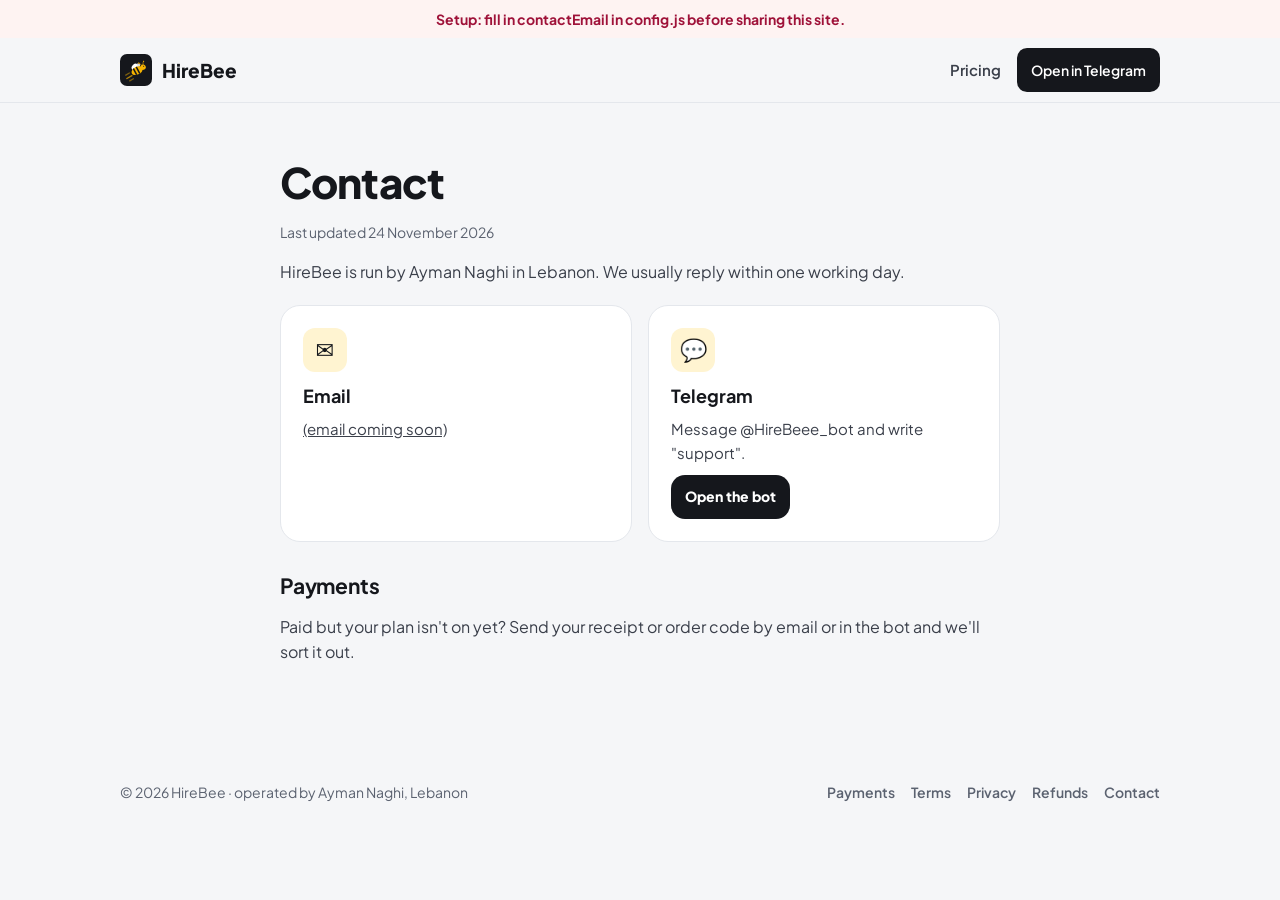
==== contact.html @ 0351684f "Add HireBee website files and designed README Co-Authored-By: Claude Opus 5.5 <noreply@anthropic.com" ====
<!DOCTYPE html>
<html lang="en">
<head>
<meta charset="utf-8">
<meta name="viewport" content="width=device-width, initial-scale=1">
<title>Contact · HireBee</title>
<link rel="icon" href="favicon.svg" type="image/svg+xml">
<link rel="icon" href="favicon-32.png" type="image/png" sizes="32x32">
<link rel="apple-touch-icon" href="apple-touch-icon.png">
<meta name="theme-color" content="#15171C">
<meta property="og:image" content="https://aymanaghi.github.io/hirebee/og-share.png">
<meta property="og:type" content="website">
<meta name="twitter:card" content="summary_large_image">
<link rel="preconnect" href="https://fonts.googleapis.com">
<link href="https://fonts.googleapis.com/css2?family=Plus+Jakarta+Sans:wght@400;600;700;800&display=swap" rel="stylesheet">
<link rel="stylesheet" href="style.css">
</head>
<body>
<a class="skip" href="#main">Skip to content</a>
<header class="top"><div class="wrap">
  <a class="brand" href="index.html"><img src="favicon.svg" alt="">HireBee</a>
  <nav class="links" aria-label="Main"><a href="index.html#pricing">Pricing</a><a class="btn ink small" data-bot="" href="#">Open<span class="long">&nbsp;in Telegram</span></a></nav>
</div></header>
<main id="main" class="doc">
<h1>Contact</h1>
<p class="meta">Last updated <span data-updated></span></p>

<p>HireBee is run by <span data-owner></span> in Lebanon. We usually reply within one working day.</p>
<div class="grid2" style="margin-top:20px">
<div class="card"><div class="icon">✉️</div><h3>Email</h3><p><a data-email href="#"></a></p></div>
<div class="card"><div class="icon">💬</div><h3>Telegram</h3><p>Message <span data-bot-name></span> and write "support".</p><p style="margin-top:10px"><a class="btn ink small" data-bot="" href="#">Open the bot</a></p></div>
<div class="card" data-phone-row><div class="icon">📞</div><h3>Phone / WhatsApp</h3><p><a data-phone href="#"></a></p></div>
</div>
<h2>Payments</h2>
<p>Paid but your plan isn't on yet? Send your receipt or order code by email or in the bot and we'll sort it out.</p>
</main>
<footer><div class="wrap">
  <div>© <span data-year>2026</span> HireBee · operated by <span data-owner></span>, Lebanon</div>
  <nav aria-label="Legal"><a href="pay.html">Payments</a><a href="terms.html">Terms</a><a href="privacy.html">Privacy</a><a href="refunds.html">Refunds</a><a href="contact.html">Contact</a></nav>
</div></footer>
<script src="config.js"></script>
<script src="site.js"></script>
</body>
</html>
---- style.css ----
[hidden] { display: none !important; }
:root {
  --bg: #F5F6F8; --card: #fff; --line: #E4E7EC; --text: #15171C; --muted: #5B6270; --soft: #3A3F4A;
  --yellow: #F5B301; --y-soft: #FFF4D1; --y-text: #6B4600; --green: #0B5E3C; --g-soft: #E3F4EC;
  --blue: #1F4FB0; --b-soft: #E8F0FE; --red: #9F1239; --ink: #15171C;
  --radius: 20px; --max: 1080px;
}
* { box-sizing: border-box; }
html { scroll-behavior: smooth; }
body { margin: 0; background: var(--bg); color: var(--text); font: 16px/1.6 'Plus Jakarta Sans', system-ui, -apple-system, 'Segoe UI', sans-serif; -webkit-font-smoothing: antialiased; }
a { color: inherit; }
img, svg { display: block; }
:focus-visible { outline: 3px solid var(--blue); outline-offset: 3px; border-radius: 6px; }
@media (prefers-reduced-motion: reduce) { html { scroll-behavior: auto; } * { transition: none !important; animation: none !important; } }
.wrap { max-width: var(--max); margin: 0 auto; padding: 0 20px; }
.skip { position: absolute; left: -999px; top: 8px; background: var(--ink); color: #fff; padding: 8px 14px; border-radius: 10px; z-index: 50; }
.skip:focus { left: 12px; }

/* header */
header.top { position: sticky; top: 0; z-index: 20; background: rgba(245, 246, 248, .92); backdrop-filter: blur(10px); border-bottom: 1px solid var(--line); }
header.top .wrap { display: flex; align-items: center; gap: 16px; height: 64px; }
.brand { display: flex; align-items: center; gap: 10px; font-weight: 800; font-size: 19px; text-decoration: none; }
.brand img { width: 32px; height: 32px; }
nav.links { margin-left: auto; display: flex; gap: 4px; align-items: center; }
nav.links a { text-decoration: none; font-weight: 600; font-size: 15px; color: var(--soft); padding: 10px 12px; border-radius: 10px; }
nav.links a:hover { background: #fff; color: var(--text); }
@media (max-width: 720px) { nav.links a.hide-sm { display: none; } }

/* buttons */
.btn { display: inline-flex; align-items: center; justify-content: center; gap: 8px; min-height: 48px; padding: 0 20px; border-radius: 14px; border: 0;
  font: inherit; font-weight: 800; font-size: 16px; text-decoration: none; cursor: pointer; transition: transform .08s, box-shadow .15s; }
.btn:active { transform: scale(.98); }
.btn.yellow { background: var(--yellow); color: #15171C; box-shadow: 0 6px 18px rgba(245, 179, 1, .35); }
.btn.ink { background: var(--ink); color: #fff; }
.btn.line { background: #fff; border: 1px solid var(--line); color: var(--text); }
.btn.small { min-height: 44px; font-size: 14px; padding: 0 14px; }
.btn { white-space: nowrap; }
header.top .btn { gap: 0; }
@media (max-width: 420px) { header.top .btn.small .long { display: none; } }
.btn[aria-disabled="true"] { opacity: .5; pointer-events: none; }

/* hero */
.hero { padding: 64px 0 40px; }
.hero .wrap { display: grid; grid-template-columns: 1.15fr .85fr; gap: 48px; align-items: center; }
@media (max-width: 880px) { .hero .wrap { grid-template-columns: 1fr; } .hero { padding-top: 36px; } }
.eyebrow { display: inline-flex; align-items: center; gap: 8px; background: var(--y-soft); color: var(--y-text); font-weight: 800; font-size: 13px; padding: 6px 12px; border-radius: 999px; }
h1 { font-size: clamp(34px, 5.4vw, 56px); line-height: 1.08; letter-spacing: -.02em; margin: 16px 0 16px; font-weight: 800; }
h1 em { font-style: normal; background: linear-gradient(transparent 62%, var(--yellow) 62%); }
.lead { font-size: 19px; color: var(--soft); max-width: 560px; margin: 0 0 26px; }
.ctas { display: flex; flex-wrap: wrap; gap: 12px; }
.trust { display: flex; flex-wrap: wrap; gap: 8px 18px; margin-top: 22px; color: var(--muted); font-size: 14px; font-weight: 600; }
.trust span::before { content: "✓ "; color: var(--green); font-weight: 800; }

/* phone mockup */
.phone { width: 300px; max-width: 100%; margin: 0 auto; background: #15171C; border-radius: 40px; padding: 12px; box-shadow: 0 30px 60px rgba(21, 23, 28, .25); }
.screen { background: var(--bg); border-radius: 30px; padding: 18px 14px; display: flex; flex-direction: column; gap: 10px; min-height: 520px; }
.mini { background: #fff; border: 1px solid var(--line); border-radius: 16px; padding: 12px; display: flex; gap: 10px; align-items: flex-start; font-size: 13px; }
.mini.live { border-left: 4px solid var(--yellow); }
.score { width: 42px; height: 42px; border-radius: 12px; display: flex; align-items: center; justify-content: center; font-weight: 800; flex: none; }
.score.hi { background: var(--g-soft); color: var(--green); }
.score.mid { background: var(--y-soft); color: var(--y-text); }
.mini b { display: block; font-size: 14px; line-height: 1.3; }
.mini small { color: var(--muted); }
.pill { display: inline-block; font-size: 11px; font-weight: 800; padding: 2px 8px; border-radius: 999px; background: var(--y-soft); color: var(--y-text); margin-top: 4px; }
.pill.g { background: var(--g-soft); color: var(--green); }
.pill.b { background: var(--b-soft); color: var(--blue); }
.screen .hi-card { background: #15171C; color: #fff; border-radius: 18px; padding: 14px; font-size: 13px; }
.screen .hi-card b { font-size: 16px; display: block; margin-bottom: 6px; }
.fake-input { background: #fff; color: #8A909C; border-radius: 10px; padding: 8px 10px; margin: 8px 0; }
.fake-btn { background: var(--yellow); color: #15171C; text-align: center; font-weight: 800; border-radius: 10px; padding: 8px; }

/* sections */
section { padding: 56px 0; }
section.alt { background: #fff; border-top: 1px solid var(--line); border-bottom: 1px solid var(--line); }
h2 { font-size: clamp(26px, 3.6vw, 36px); line-height: 1.15; margin: 0 0 10px; letter-spacing: -.01em; }
.sub { color: var(--muted); font-size: 17px; margin: 0 0 32px; max-width: 640px; }
.grid3 { display: grid; grid-template-columns: repeat(3, 1fr); gap: 16px; }
.grid2 { display: grid; grid-template-columns: repeat(2, 1fr); gap: 16px; }
@media (max-width: 880px) { .grid3 { grid-template-columns: 1fr 1fr; } }
@media (max-width: 600px) { .grid3, .grid2 { grid-template-columns: 1fr; } }
.card { background: #fff; border: 1px solid var(--line); border-radius: var(--radius); padding: 22px; }
section.alt .card { background: var(--bg); }
.card h3 { margin: 10px 0 6px; font-size: 18px; }
.card p { margin: 0; color: var(--soft); font-size: 15px; }
.icon { width: 44px; height: 44px; border-radius: 12px; display: flex; align-items: center; justify-content: center; font-size: 22px; background: var(--y-soft); }
.step { display: flex; gap: 14px; }
.step .n { width: 36px; height: 36px; border-radius: 18px; background: var(--ink); color: #fff; display: flex; align-items: center; justify-content: center; font-weight: 800; flex: none; }

/* pricing */
.plans { display: grid; grid-template-columns: repeat(3, 1fr); gap: 16px; align-items: stretch; }
@media (max-width: 880px) { .plans { grid-template-columns: 1fr; max-width: 460px; margin: 0 auto; } }
.plan { background: #fff; border: 1px solid var(--line); border-radius: 24px; padding: 26px; display: flex; flex-direction: column; gap: 14px; }
.plan.feature { border: 2px solid var(--ink); position: relative; }
.plan.ultra { background: linear-gradient(165deg, #241A3D 0%, #15171C 70%); color: #fff; border: 1.5px solid var(--yellow); }
.plan.ultra .muted, .plan.ultra li { color: #D5D8DE; }
.plan .tag { position: absolute; top: -13px; left: 24px; background: var(--ink); color: #fff; font-size: 12px; font-weight: 800; padding: 4px 10px; border-radius: 999px; }
.plan .name { font-weight: 800; font-size: 14px; letter-spacing: .06em; text-transform: uppercase; }
.price { font-size: 46px; font-weight: 800; line-height: 1; }
.price small { font-size: 16px; font-weight: 600; color: var(--muted); }
.plan.ultra .price small { color: #C9CDD4; }
ul.ticks { list-style: none; margin: 0; padding: 0; display: flex; flex-direction: column; gap: 9px; flex: 1; }
ul.ticks li { display: flex; gap: 10px; font-size: 15px; color: var(--soft); }
ul.ticks li::before { content: "✓"; font-weight: 800; color: var(--green); }
.plan.ultra ul.ticks li::before { color: var(--yellow); }
.note { text-align: center; color: var(--muted); font-size: 14px; margin-top: 18px; }

/* FAQ */
details { background: #fff; border: 1px solid var(--line); border-radius: 16px; padding: 4px 18px; }
details + details { margin-top: 10px; }
summary { cursor: pointer; font-weight: 700; padding: 14px 0; list-style: none; display: flex; justify-content: space-between; gap: 12px; }
summary::-webkit-details-marker { display: none; }
summary::after { content: "+"; font-size: 22px; line-height: 1; color: var(--muted); }
details[open] summary::after { content: "–"; }
details p { margin: 0 0 16px; color: var(--soft); }

/* CTA band + footer */
.band { background: #15171C; color: #fff; border-radius: 28px; padding: 40px; display: flex; flex-wrap: wrap; align-items: center; justify-content: space-between; gap: 20px; }
.band p { color: #C9CDD4; margin: 6px 0 0; }
footer { padding: 36px 0 48px; color: var(--muted); font-size: 14px; }
footer .wrap { display: flex; flex-wrap: wrap; justify-content: space-between; gap: 16px; }
footer nav { display: flex; flex-wrap: wrap; gap: 4px 16px; }
footer a { text-decoration: none; font-weight: 600; }
footer a:hover { color: var(--text); }

/* legal pages */
.doc { max-width: 760px; margin: 0 auto; padding: 40px 20px 64px; }
.doc h1 { font-size: clamp(30px, 4.4vw, 42px); }
.doc h2 { font-size: 21px; margin: 32px 0 8px; }
.doc p, .doc li { color: var(--soft); }
.doc .meta { color: var(--muted); font-size: 14px; }

/* pay page */
.paybox { max-width: 640px; margin: 0 auto; padding: 32px 20px 64px; display: flex; flex-direction: column; gap: 16px; }
.seg { display: grid; grid-template-columns: 1fr 1fr; gap: 6px; background: #E9EBEF; padding: 5px; border-radius: 16px; }
.seg button { min-height: 48px; border: 0; border-radius: 12px; background: transparent; font: inherit; font-weight: 800; cursor: pointer; color: var(--soft); }
.seg button[aria-pressed="true"] { background: #fff; color: var(--text); box-shadow: 0 1px 3px rgba(21, 23, 28, .15); }
.method { background: #fff; border: 1px solid var(--line); border-radius: 20px; padding: 20px; display: flex; flex-direction: column; gap: 12px; }
.method h3 { margin: 0; font-size: 18px; display: flex; align-items: center; gap: 10px; }
.method .badge { font-size: 12px; font-weight: 800; padding: 3px 9px; border-radius: 999px; background: var(--g-soft); color: var(--green); }
.method .badge.manual { background: var(--y-soft); color: var(--y-text); }
.field { display: flex; align-items: center; gap: 8px; background: var(--bg); border: 1px solid var(--line); border-radius: 12px; padding: 8px 8px 8px 12px; }
.field code { flex: 1; min-width: 0; overflow-wrap: anywhere; font-size: 14px; font-family: ui-monospace, 'SF Mono', Menlo, monospace; }
.field .lbl { font-size: 12px; font-weight: 800; color: var(--muted); text-transform: uppercase; letter-spacing: .05em; min-width: 64px; }
.copy { min-height: 36px; padding: 0 12px; border-radius: 10px; border: 1px solid var(--line); background: #fff; font: inherit; font-weight: 700; font-size: 13px; cursor: pointer; flex: none; }
ol.steps { margin: 0; padding-left: 20px; color: var(--soft); }
ol.steps li { margin: 4px 0; }
.alert { background: var(--y-soft); color: var(--y-text); border-radius: 14px; padding: 12px 14px; font-size: 14px; font-weight: 600; }
.alert.blue { background: var(--b-soft); color: var(--blue); }
.setup { background: #FEF3F2; color: var(--red); text-align: center; font-size: 14px; font-weight: 700; padding: 8px 12px; }
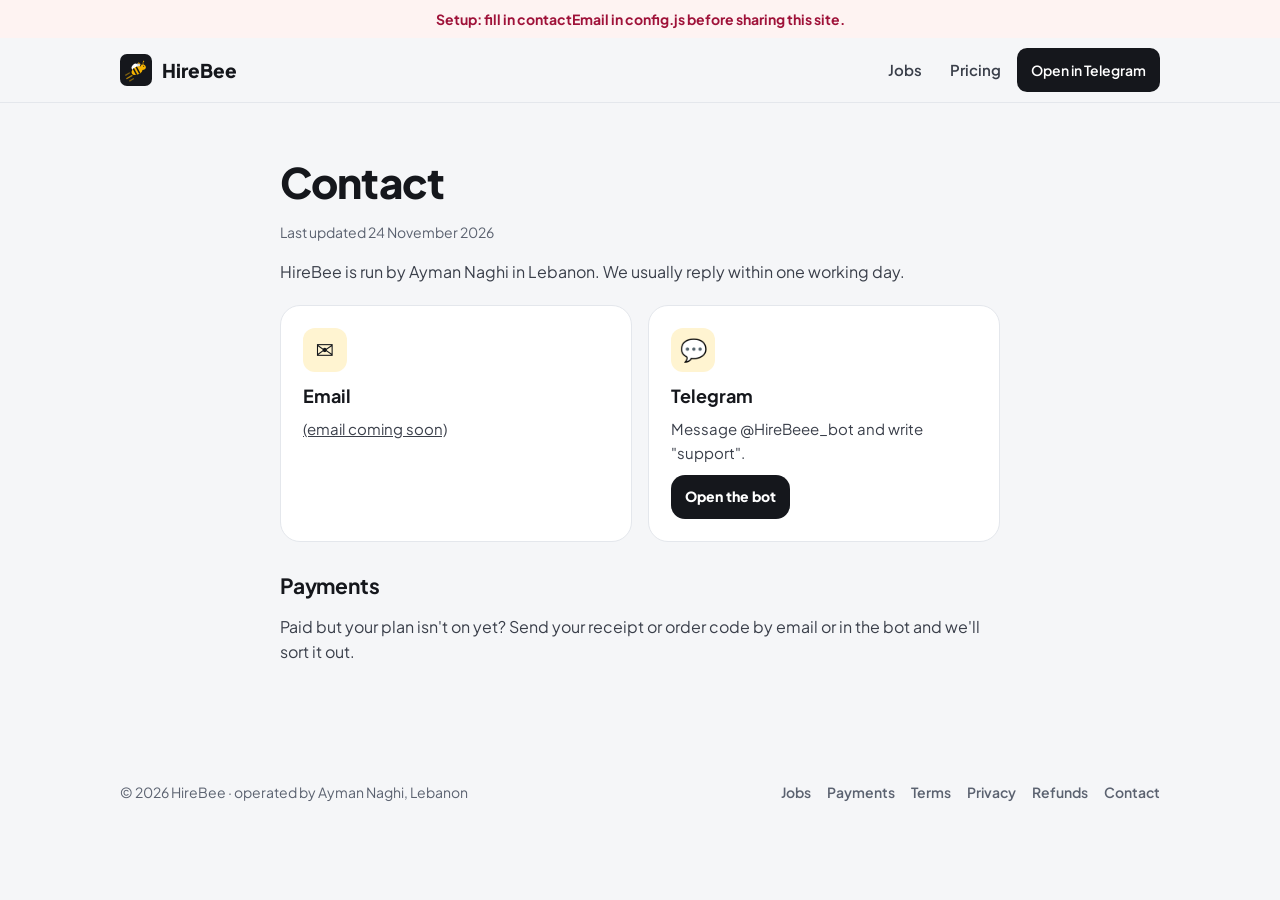
==== commit 850fe645: "Add Jobs page with search and filters, latest jobs on the home page The HireBee bot publishes jobs.j" ====
--- a/contact.html
+++ b/contact.html
@@ -19,7 +19,7 @@
 <a class="skip" href="#main">Skip to content</a>
 <header class="top"><div class="wrap">
   <a class="brand" href="index.html"><img src="favicon.svg" alt="">HireBee</a>
-  <nav class="links" aria-label="Main"><a href="index.html#pricing">Pricing</a><a class="btn ink small" data-bot="" href="#">Open<span class="long">&nbsp;in Telegram</span></a></nav>
+  <nav class="links" aria-label="Main"><a href="jobs.html">Jobs</a><a href="index.html#pricing">Pricing</a><a class="btn ink small" data-bot="" href="#">Open<span class="long">&nbsp;in Telegram</span></a></nav>
 </div></header>
 <main id="main" class="doc">
 <h1>Contact</h1>
@@ -36,7 +36,7 @@
 </main>
 <footer><div class="wrap">
   <div>© <span data-year>2026</span> HireBee · operated by <span data-owner></span>, Lebanon</div>
-  <nav aria-label="Legal"><a href="pay.html">Payments</a><a href="terms.html">Terms</a><a href="privacy.html">Privacy</a><a href="refunds.html">Refunds</a><a href="contact.html">Contact</a></nav>
+  <nav aria-label="Legal"><a href="jobs.html">Jobs</a><a href="pay.html">Payments</a><a href="terms.html">Terms</a><a href="privacy.html">Privacy</a><a href="refunds.html">Refunds</a><a href="contact.html">Contact</a></nav>
 </div></footer>
 <script src="config.js"></script>
 <script src="site.js"></script>
--- a/style.css
+++ b/style.css
@@ -147,3 +147,49 @@
 .alert { background: var(--y-soft); color: var(--y-text); border-radius: 14px; padding: 12px 14px; font-size: 14px; font-weight: 600; }
 .alert.blue { background: var(--b-soft); color: var(--blue); }
 .setup { background: #FEF3F2; color: var(--red); text-align: center; font-size: 14px; font-weight: 700; padding: 8px 12px; }
+
+/* jobs */
+.sr { position: absolute; width: 1px; height: 1px; overflow: hidden; clip: rect(0 0 0 0); white-space: nowrap; }
+nav.links a[aria-current="page"] { color: var(--text); font-weight: 800; text-decoration: underline; text-decoration-color: var(--yellow); text-decoration-thickness: 3px; text-underline-offset: 6px; }
+.jobs-head { padding: 44px 0 20px; }
+.jobs-head h1 { font-size: clamp(30px, 4.6vw, 46px); margin: 14px 0 10px; }
+.jobs-head .lead { margin: 0; }
+.jobs-layout { display: grid; grid-template-columns: minmax(0, 1fr) 300px; gap: 24px; align-items: start; padding-bottom: 8px; }
+.jobs-tools { position: sticky; top: 64px; z-index: 5; display: flex; flex-wrap: wrap; gap: 10px; padding: 12px 0; background: var(--bg); }
+.search { flex: 1 1 180px; min-width: 0; display: flex; align-items: center; gap: 8px; background: #fff; border: 1px solid var(--line); border-radius: 14px; padding: 0 14px; min-height: 48px; color: var(--muted); }
+.search:focus-within { border-color: var(--ink); }
+.search input { flex: 1; width: 100%; border: 0; outline: 0; font: inherit; font-size: 16px; background: transparent; color: var(--text); min-width: 0; }
+.seg { display: inline-flex; background: #fff; border: 1px solid var(--line); border-radius: 14px; padding: 4px; gap: 2px; }
+.seg button { border: 0; background: transparent; font: inherit; font-weight: 700; font-size: 14px; padding: 0 14px; min-height: 38px; border-radius: 10px; cursor: pointer; color: var(--soft); }
+.seg button[aria-pressed="true"] { background: var(--ink); color: #fff; }
+.field-select select { max-width: 210px; appearance: none; font: inherit; font-weight: 700; font-size: 14px; min-height: 48px; padding: 0 38px 0 14px; border: 1px solid var(--line); border-radius: 14px; color: var(--text); cursor: pointer;
+  background: #fff url("data:image/svg+xml,%3Csvg xmlns='http://www.w3.org/2000/svg' width='12' height='8'%3E%3Cpath d='M1 1l5 5 5-5' fill='none' stroke='%2315171C' stroke-width='2'/%3E%3C/svg%3E") no-repeat right 14px center; }
+@media (max-width: 600px) { .seg { flex: 1 1 100%; } .seg button { flex: 1; } .field-select, .field-select select { width: 100%; max-width: none; } }
+.count { margin: 4px 2px 10px; color: var(--muted); font-weight: 700; font-size: 14px; min-height: 22px; }
+.job-list { list-style: none; margin: 0; padding: 0; display: flex; flex-direction: column; gap: 10px; }
+.job { background: #fff; border: 1px solid var(--line); border-radius: 18px; padding: 16px 18px; display: flex; gap: 16px; align-items: center; }
+.job h3 { margin: 0; font-size: 17px; line-height: 1.35; }
+.job h3 a { text-decoration: none; }
+.job h3 a:hover { text-decoration: underline; }
+.job-body { flex: 1; min-width: 0; }
+.job-meta { margin: 2px 0 6px; color: var(--soft); font-size: 15px; }
+.job-tags { margin: 0; display: flex; flex-wrap: wrap; gap: 6px; }
+.job-tags .pill { margin: 0; }
+.pill.n { background: var(--bg); color: var(--soft); border: 1px solid var(--line); }
+.job-src { margin: 8px 0 0; color: var(--muted); font-size: 13px; }
+.job-actions { display: flex; flex-direction: column; gap: 8px; flex: none; }
+.job-actions .btn { min-height: 42px; }
+@media (max-width: 600px) { .job { flex-direction: column; align-items: stretch; } .job-actions { flex-direction: row; } .job-actions .btn { flex: 1; } }
+.more { display: flex; justify-content: center; margin: 18px 0 0; }
+.empty { text-align: center; padding: 36px 22px; }
+.empty h3 { margin: 0 0 6px; }
+.jobs-side { position: sticky; top: 140px; display: flex; flex-direction: column; gap: 14px; padding-top: 12px; }
+@media (max-width: 900px) { .jobs-layout { grid-template-columns: 1fr; } .jobs-side { position: static; padding-top: 24px; } }
+.side-cta h3 { margin: 12px 0 6px; font-size: 17px; }
+.side-cta p { margin: 0 0 14px; }
+.btn.block { display: flex; width: 100%; }
+.attribution { color: var(--muted); font-size: 14px; max-width: 760px; margin: 0; }
+.latest-head { display: flex; align-items: flex-end; justify-content: space-between; gap: 16px; flex-wrap: wrap; margin-bottom: 18px; }
+.latest-head h2 { margin: 0; }
+.latest-head .sub { margin: 6px 0 0; }
+@media (max-width: 600px) { .jobs-tools { position: static; } }
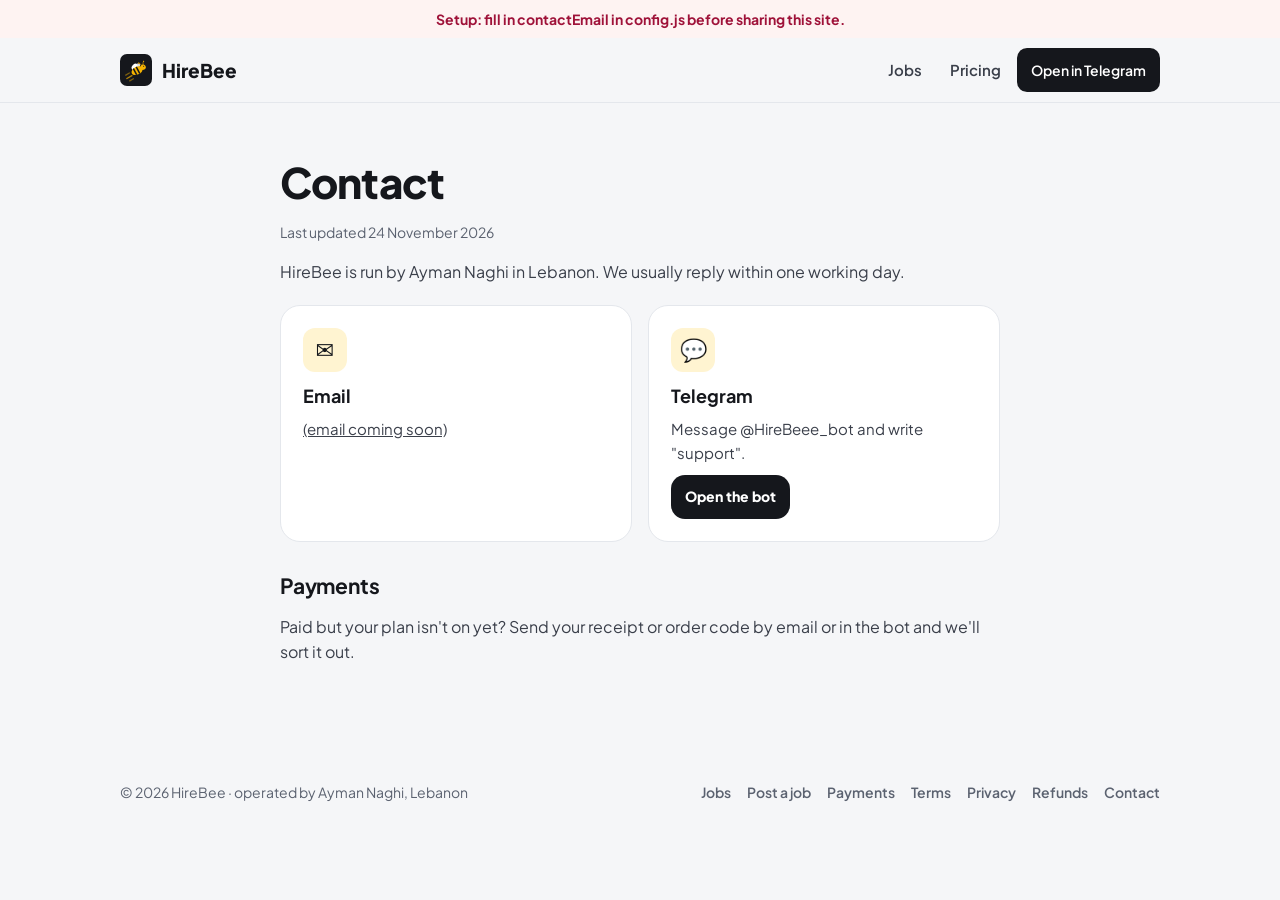
==== commit b941452f: "Gulf filter and free job posting for employers on the Jobs page Co-Authored-By: Claude Opus 5.5 <nor" ====
--- a/contact.html
+++ b/contact.html
@@ -36,7 +36,7 @@
 </main>
 <footer><div class="wrap">
   <div>© <span data-year>2026</span> HireBee · operated by <span data-owner></span>, Lebanon</div>
-  <nav aria-label="Legal"><a href="jobs.html">Jobs</a><a href="pay.html">Payments</a><a href="terms.html">Terms</a><a href="privacy.html">Privacy</a><a href="refunds.html">Refunds</a><a href="contact.html">Contact</a></nav>
+  <nav aria-label="Legal"><a href="jobs.html">Jobs</a><a data-bot="post" href="#">Post a job</a><a href="pay.html">Payments</a><a href="terms.html">Terms</a><a href="privacy.html">Privacy</a><a href="refunds.html">Refunds</a><a href="contact.html">Contact</a></nav>
 </div></footer>
 <script src="config.js"></script>
 <script src="site.js"></script>
--- a/style.css
+++ b/style.css
@@ -193,3 +193,6 @@
 .latest-head h2 { margin: 0; }
 .latest-head .sub { margin: 6px 0 0; }
 @media (max-width: 600px) { .jobs-tools { position: static; } }
+.pill.p { background: #F1EAFE; color: #5B21B6; }
+@media (max-width: 600px) { .seg button { padding: 0 8px; font-size: 13px; } }
+.seg button { white-space: nowrap; }
